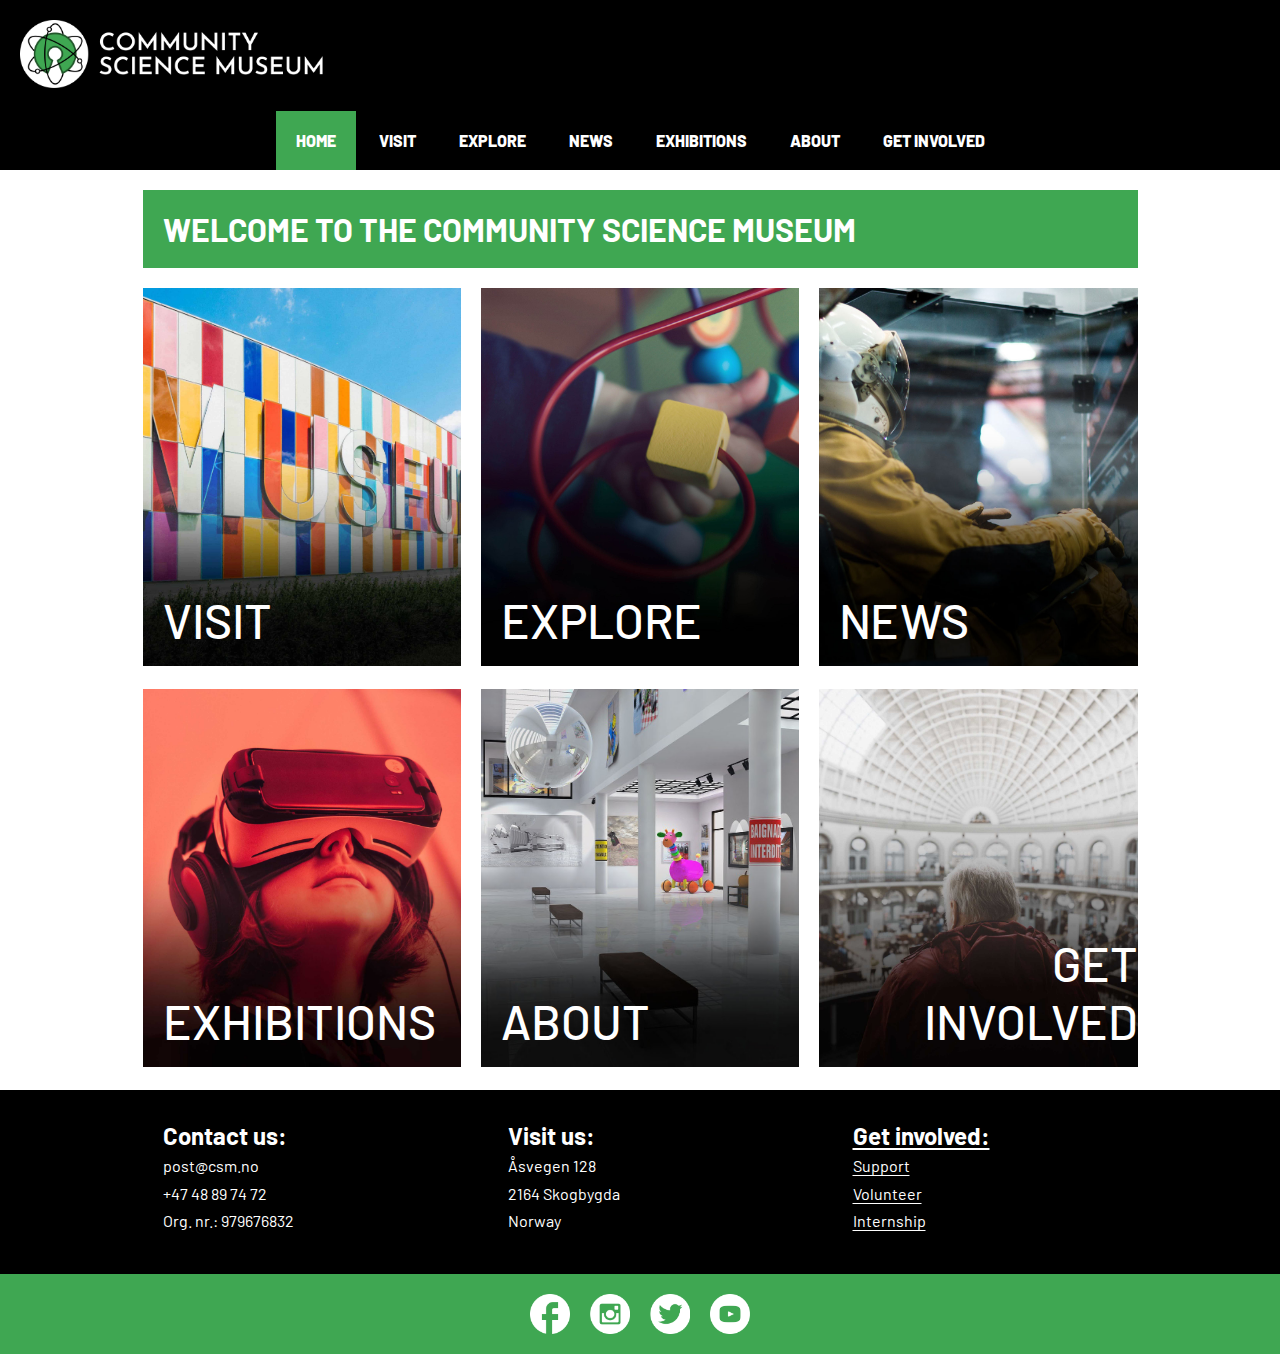
==== index.html @ 51328865 "Adde get involved" ====
<!DOCTYPE html>
<html lang="en">
  <head>
    <meta charset="UTF-8" />
    <meta http-equiv="X-UA-Compatible" content="IE=edge" />
    <meta name="viewport" content="width=device-width, initial-scale=1.0" />
    <meta
      name="description"
      content="This is the home page for The Community Science Museum"
    />
    <link href="css/styles.css" rel="stylesheet" />
    <title>Community Science Museume | Home</title>
  </head>
  <body>
    <header>
      <a href="index.html">
        <img
          src="images/CSM-logo.png"
          alt="Community Science Museum logo"
          class="logo"
        />
      </a>
      <input type="checkbox" id="menu-checkbox" />
      <label for="menu-checkbox">
        <img
          src="images/Hamburger.png"
          alt="hamburger menu"
          class="hamburger"
        />
      </label>
      <nav>
        <a href="index.html" class="current-page">HOME</a>
        <a href="visit.html">VISIT</a>
        <a href="explore.html">EXPLORE</a>
        <a href="news.html">NEWS</a>
        <a href="exhibitions.html">EXHIBITIONS</a>
        <a href="about.html">ABOUT</a>
        <a href="get_involved.html">GET INVOLVED</a>
      </nav>
    </header>

    <main class="x-container">
      <h1>WELCOME TO THE COMMUNITY SCIENCE MUSEUM</h1>
      <section class="category-wrapper">
        <section class="category-container">
          <div class="category-images">
            <a href="visit.html">
              <img
                src="images/dark-scott-webb-102825.jpg"
                alt="Visit museum"
                style="max-width: 100%"
            /></a>
          </div>
          <div class="category-text">
            <a href="visit.html" class="home-text">VISIT</a>
          </div>
        </section>
        <section class="category-container">
          <div class="category-images">
            <a href="explore.html">
              <img
                src="images/dark-markus-spiske-197281.jpg"
                alt="Explore museum"
                style="max-width: 100%"
            /></a>
          </div>
          <div class="category-text">
            <a href="explore.html" class="home-text">EXPLORE</a>
          </div>
        </section>
        <section class="category-container">
          <div class="category-images">
            <a href="news.html">
              <img
                src="images/dark-andrew-ruiz-348421.jpg"
                alt="News"
                style="max-width: 100%"
            /></a>
          </div>
          <div class="category-text">
            <a href="news.html" class="home-text">NEWS</a>
          </div>
        </section>
        <section class="category-container">
          <div class="category-images">
            <a href="exhibitions.html">
              <img
                src="images/dark-samuel-zeller-158996.jpg"
                alt="Exhibitions"
                style="max-width: 100%"
            /></a>
          </div>
          <div class="category-text">
            <a href="exhibitions.html" class="home-text">EXHIBITIONS</a>
          </div>
        </section>
        <section class="category-container">
          <div class="category-images">
            <a href="about.html">
              <img
                src="images/dark-exhibition-1863344_1920.jpg"
                alt="About"
                style="max-width: 100%"
            /></a>
          </div>
          <div class="category-text">
            <a href="about.html" class="home-text">ABOUT</a>
          </div>
        </section>
        <section class="category-container">
          <div class="category-images">
            <a href="get_involved.html">
              <img
                src="images/dark-luke-ellis-craven-400722.jpg"
                alt="Get involved"
                style="max-width: 100%"
            /></a>
          </div>
          <div class="category-text">
            <a href="get_involved.html" class="home-text">GET INVOLVED</a>
          </div>
        </section>
      </section>
    </main>
    <footer>
      <section class="footer-wrapper x-container-footer">
        <section class="footer-info">
          <h2>Contact us:</h2>
          post@csm.no <br />
          +47 48 89 74 72 <br />
          Org. nr.: 979676832
        </section>
        <section class="footer-info">
          <h2>Visit us:</h2>
          Åsvegen 128 <br />
          2164 Skogbygda <br />
          Norway <br />
        </section>
        <section class="footer-info">
          <a class="links" href="get_involved.html">
            <h2>Get involved:</h2>
            Support <br />
            Volunteer <br />
            Internship <br
          /></a>
        </section>
      </section>
      <section class="icon-wrapper">
        <img
          class="some-icons"
          src="images/facebook.png"
          alt="Link to Facebook page"
        />
        <img
          class="some-icons"
          src="images/Instagram.png"
          alt="Link to Instagram page"
        />
        <img
          class="some-icons"
          src="images/Twitter.png"
          alt="Link to Twitter page"
        />
        <img
          class="some-icons"
          src="images/Youtube.png"
          alt="Link to Youtube page"
        />
      </section>
    </footer>
  </body>
</html>
---- css/styles.css ----
@import url('https://fonts.googleapis.com/css2?family=Barlow:ital,wght@0,100;0,200;0,300;0,400;0,500;0,600;0,700;0,800;0,900;1,100;1,200;1,300;1,400;1,500;1,600;1,700;1,800;1,900&display=swap');

* {
    padding: 0;
    margin: 0;
    box-sizing: border-box;
}

html, body {
    font-family: "Barlow", Verdana, Geneva, Tahoma, sans-serif;
    width: 100%;
}

header {
    background-color: black;
    position: relative;

}

.logo {
    width: 350px;
    padding: 20px 20px 10px 20px;
    margin-bottom: 10px;
}

.x-container {
    width: 100%;
    max-width: 115ch;
    margin: 0 auto;
    padding: 20px;
    flex: 1;
}

.x-container-footer {
    width: 100%;
    max-width: 115ch;
    margin: 0 auto;
    flex: 1;
}

nav, 
#menu-checkbox {
    display: none;
}

#menu-checkbox:checked ~ nav {
    display: block;
}

.hamburger {
    float: right;
    width: 50px;
    padding-top: 55px;
    padding-right: 20px;
}

nav a {
    display: block;
    color: white;
    font-weight: 800;
    background-color: #3FA752;
    padding: 10px 20px;
    text-decoration: none;
}

main {
    margin: 20px;
}

h1 {
    font-weight: 700;
    font-display: capitalize;
    color: white;
    background-color: #3FA752;
    padding: 20px;
}

h2 {
    font-weight: 700;
    font-size: 1.5rem;
    line-height: 2rem;
    color: white
}

h3 {
    font-weight: 500;
    font-size: 2rem;
    line-height: 2rem;
    color: black; 
}

h4 {
    font-weight: 800;
    color: #3FA752;
    font-size: 1.5rem;
}

p {
    font-weight: 500;
    font-size: 1rem;
    line-height: 1.5rem;
    color: black; 
}

.bold {
    font-weight: 700;
}

nav :hover {
    text-decoration: underline;
    text-underline-offset: 5px;
}

.current-page {
    background-color: #3FA752;
    padding: 20px;
}

.cta-green {
    background-color: #3FA752;
    font-size: 1.2rem;
    font-weight: 800;
    text-decoration-line: none;
    text-align: center;
    color: white;
    text-transform: uppercase;
    padding: 10px 40px;
    margin-top: 30px;
  }

.float-end {
    display: flex;
    align-items: flex-end;
    padding-left: 20px;
    margin-bottom: 20px;
  }

.float-end-news {
    display: flex;
    align-items: flex-end;
}

.float-end-involved {
    display: flex;
    align-items: flex-end;
}

.category-container {
    display: flex;
    position: relative;
    text-align: end;
}

.category-images {
    display: flex;
    object-fit: cover;
    margin-top: 20px;
}

.category-text {
    color: white;
    font-weight: 500;
    font-size: 3rem;
    bottom: 20px;
    left: 20px;
    position: absolute;
}

.home-text {
    text-decoration: none;
    color: white;
}

.page-image {
    display: flex;
    flex-direction: column;
    max-width: 100%;
    position: relative;
    padding: 20px 0px;
}

.visit-background {
    background-color: #3FA752;
    padding-top: 20px;
}

.visit-text {
    line-height: 1.5rem;
    color: white;
    padding: 30px;
}

.hours-text {
    line-height: 2rem;
    font-size: 1.2rem;
}

.explore-wrapper {
    display: grid;
    padding-top: 20px;
    grid-template-rows: 1fr;
}

.explore-container {
    display: grid;
    border: 2px solid #D7D8D9;
    grid-template-columns: 1fr;
    grid-auto-rows: 1fr;
}

.explore-images {
    display:flex; 
    margin: auto;
}

.explore-box {
    display: flex;
    flex-direction: column;
    background-color: #D7D8D9;
    height: 150px;
    margin-bottom: 20px;
}

.explore-text {
color: black;
font-size: 1.7em;
font-weight: 500;
padding: 20px
}

.explore-background {
    background-color: #D7D8D9;
    padding-top: 20px;
}

.explore-kids-text {
    line-height: 1.5rem;
    color:black;
    padding: 30px;
}

.exhibition-box {
    display: grid;
    grid-template-rows: auto auto;
    background-color: #D7D8D9;
    height: 300px;
    margin-bottom: 20px;  
}

.exhibition-image {
    max-width: 100%  
}

.exhibition-text {
    padding: 20px 20px 0px 20px;
}

.exhibitions-container {
    display: grid;
    grid-template-columns: 1fr;
    grid-auto-rows: 1fr 1fr;
}

.involved-container {
    display: grid;
    flex-direction: column;
    grid-template-columns: 2fr 1fr;
    grid-auto-rows: 3;
}

.involved-box {
    display: grid;
    grid-template-rows: auto auto;
    background-color: #D7D8D9;
    height: 580px;
    padding: 20px;
    margin-top: 20px;
}

.involved-images-1 {
    background-image: url("../images/small-luke-ellis-craven-400722.jpg");
    background-size: cover;
    background-repeat: no-repeat;
    margin-top: 20px;
}

.involved-images-2 {
    background-image: url("../images/small-mavis-cw-164128.jpg");
    background-size: cover;
    background-repeat: no-repeat;
    margin-top: 20px;
}

.involved-images-3 {
    background-image: url("../images/small-library-1132573_1920.jpg");
    background-size: cover;
    background-repeat: no-repeat;
    margin-top: 20px;
}

.cta-contact {
    background-color: #3FA752;
    font-size: 1rem;
    font-weight: 800;
    text-decoration-line: none;
    text-align: center;
    color: white;
    text-transform: uppercase;
    padding: 10px 30px;
    margin-top: 20px;
}

  .cta-back {
    background-color:white;
    font-size: 1rem;
    font-weight: 800;
    text-decoration-line: none;
    text-align: center;
    color: #3FA752;
    text-transform: uppercase;
    padding: 10px 30px;
    margin-top: 20px;
}
  
  .news-container {
    display: grid;
    flex-direction: column;
    grid-template-columns: 1fr 2fr;
    grid-auto-rows: 3;
}

.news-box {
    display: grid;
    grid-template-rows: auto auto;background-color: #D7D8D9;
    height: 530px;
    padding: 20px;
    margin-top: 20px;
}

.news-images-1 {
    background-image: url("../images/small-andrew-ruiz-348421.jpg");
    background-size: cover;
    background-repeat: no-repeat;
    margin-top: 20px;
}

.news-images-2 {
    background-image: url("../images/small-roberto-nickson-396152.jpg");
    background-size: cover;
    background-repeat: no-repeat;
    margin-top: 20px;
}

.news-images-3 {
    background-image: url("../images/small-scientific-2040795_1280.jpg");
    background-size: cover;
    background-repeat: no-repeat;
    margin-top: 20px;
}

.back-button {
    padding-top: 30px;
}

footer {
    background-color: black;
    color: white;
}

.footer-info {
    display: grid;
    padding: 30px 20px 40px 40px;
    font-family: 'Barlow' Verdana, Geneva, Tahoma, sans-serif;
    font-weight: 400;
    line-height: 1.7rem;
    font-size: 1rem;
}

.links {
    text-decoration: underline;
    text-underline-offset: 3px;
    font-style: normal;
    color: white;
}

.icon-wrapper {
    background-color: #3FA752;
    display: flex;
    align-items: center;
    justify-content: center;
    padding: 10px 5px;
}
.some-icons {
    max-width: 40px;
    margin: 10px;
}

@media (min-width: 700px) and (max-width: 1199px){
    nav {
     display: block;
     position: static;
     text-align: center;
    }
    
    .hamburger {
        display: none;
    }

     nav a {
       display: inline-block; 
       background-color: black;
    }
    .category-wrapper {
        display: grid;
        column-gap: 20px; 
        grid-template-columns: 1fr 1fr ;
        grid-template-rows: 1fr 1fr 1fr;  
    } 
     
    .footer-wrapper {
        display: grid;
        grid-template-columns: 1fr 1fr 1fr;
        grid-template-rows: 1fr;
     }

    .visit-text {
        display: grid;
        grid-template-columns: 1fr 1fr;
        grid-template-rows: 1fr;
        column-gap: 20px;
        padding: 50px;
    }

    .exhibition-box {
        height: 350px; 
    }

    .explore-wrapper {
        grid-template-columns: 1fr 1fr;
        column-gap: 20px;
    }

    .involved-box {
        height: 410px;
    }

    .involved-images-1 {
        background-image: url("../images/large-luke-ellis-craven-400722.jpg");
    }

    .involved-images-2 {
        background-image: url("../images/large-mavis-cw-164128.jpg");
    }

    .involved-images-3 {
        background-image: url("../images/large-library-1132573_1920.jpg");
    }
    
    .news-box {
        height: 330px;
    }    
}


@media (min-width: 900px) and (max-width: 1199px){
    
    .explore-wrapper {
        grid-template-columns: 1fr 1fr 1fr;
        column-gap: 20px;
    }
        
    .exhibition-box {
        height: 370px; 
    }

    .explore-kids-text {
        padding: 50px 70px;
    }

    .involved-box {
        height: 350px;
    }
    
    .involved-images-1 {
        background-image: url("../images/large-luke-ellis-craven-400722.jpg");
    }
        
    .involved-images-2 {
        background-image: url("../images/large-mavis-cw-164128.jpg");
    }
    
    .involved-images-3 {
        background-image: url("../images/large-library-1132573_1920.jpg");
    }
        
    .news-container {
        grid-template-columns: 2fr 1fr;
    }
        
    .news-images-1 {
        background-image: url("../images/large-andrew-ruiz-348421.jpg");
    }
    
    .news-images-2 {
        background-image: url("../images/large-roberto-nickson-396152.jpg");
    }
        
    .news-images-3 {
        background-image: url("../images/large-scientific-2040795_1280.jpg");
    }
    
    .news-box {
        height: 480px;
    }
}


@media (min-width: 1200px) {
    
    nav {
        display: block;
        position: static;
        text-align: center;
    }
       
    .hamburger {
       display: none;
    }
   
    nav a {
      display: inline-block; 
      background-color: black;
    }
        
    .category-wrapper {
        display: grid;
        column-gap: 20px;
        grid-template-columns: 1fr 1fr 1fr ;
        grid-template-rows: 1fr 1fr;  
    } 
    
    .footer-wrapper {
        display:grid;
        grid-template-columns: 1fr 1fr 1fr;
        grid-template-rows: 1fr;
    }

    .explore-wrapper {
        grid-template-columns: 1fr 1fr 1fr;
        column-gap: 20px;
    }

    .exhibition-box {
        height: 350px; 
    }

    .visit-text {
        display: grid;
        grid-template-columns: 1fr 1fr;
        column-gap: 20px;
        padding: 50px;
    }
    
    .explore-kids-text {
        padding: 70px 100px;
    }

    .involved-box {
        height: 350px;
    }
    
    .involved-images-1 {
        background-image: url("../images/large-luke-ellis-craven-400722.jpg");
    }

    .involved-images-2 {
        background-image: url("../images/large-mavis-cw-164128.jpg");
    }
    
    .involved-images-3 {
        background-image: url("../images/large-library-1132573_1920.jpg");
    }
        
    .news-container {
        grid-template-columns: 2fr 1fr;
    }
        
    .news-images-1 {
        background-image: url("../images/large-andrew-ruiz-348421.jpg");
    }
    
    .news-images-2 {
        background-image: url("../images/large-roberto-nickson-396152.jpg");
    }
        
    .news-images-3 {
        background-image: url("../images/large-scientific-2040795_1280.jpg");
    }
        
    .news-box {
        height: 400px;
    }
}
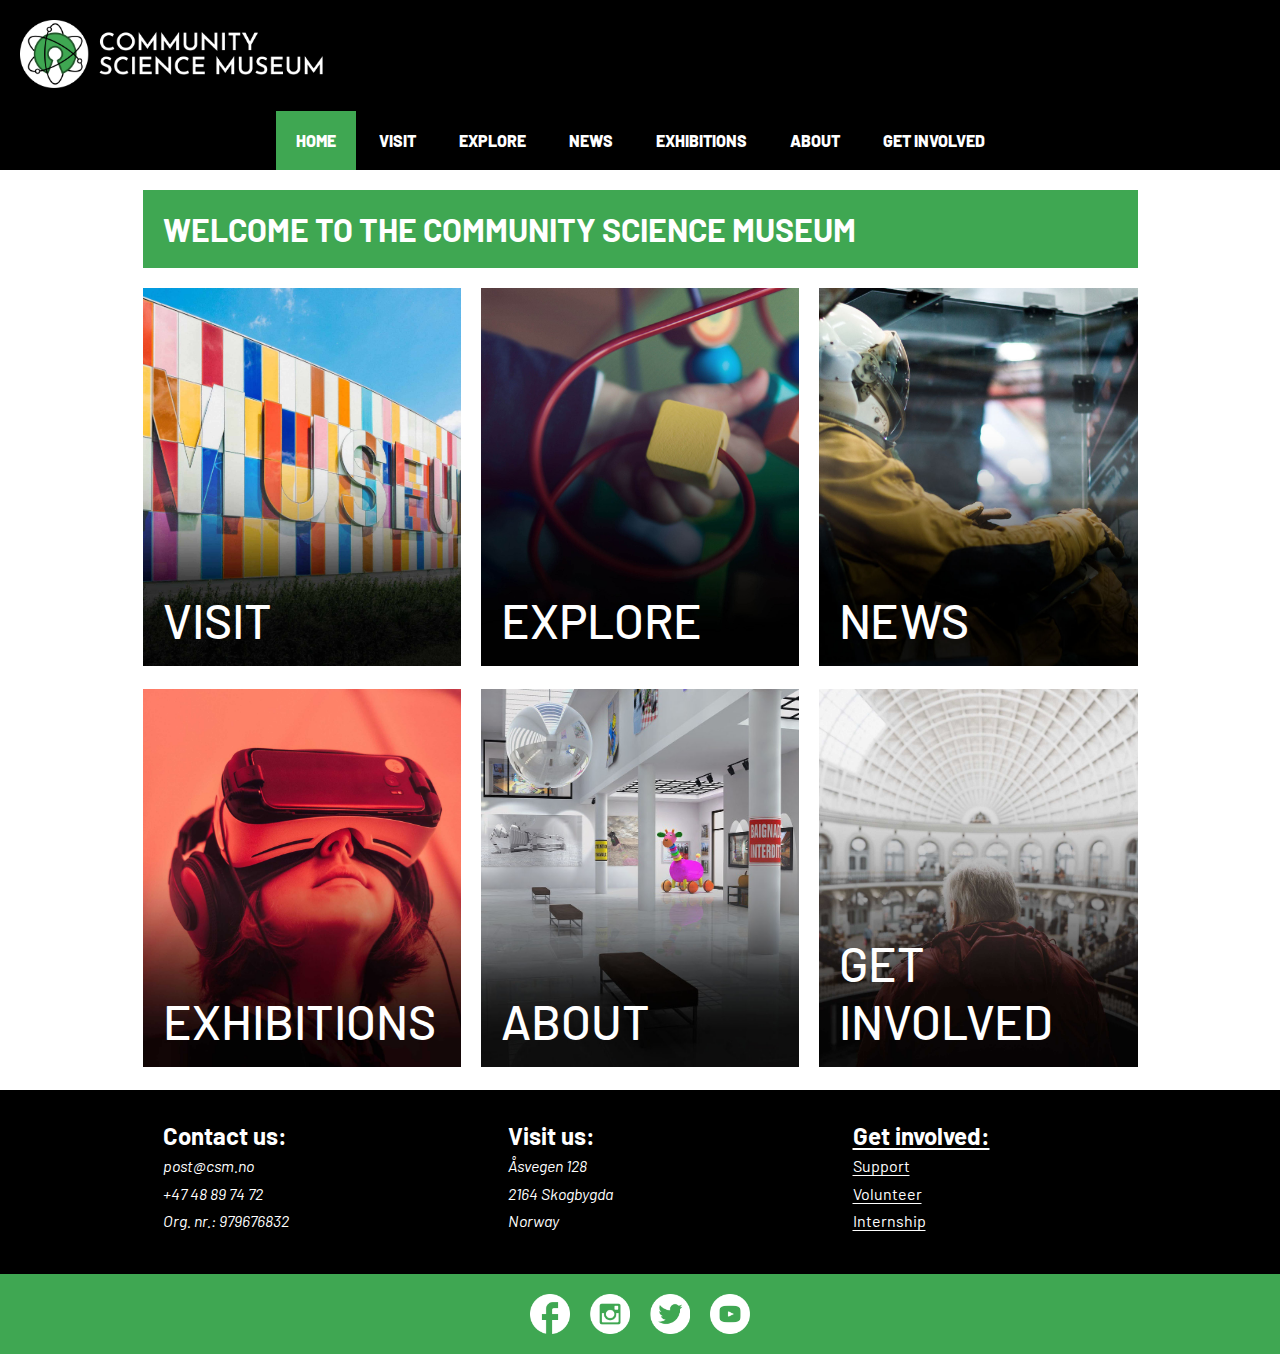
==== commit 4dcffa4a: "Table" ====
--- a/index.html
+++ b/index.html
@@ -124,17 +124,17 @@
     </main>
     <footer>
       <section class="footer-wrapper x-container-footer">
-        <section class="footer-info">
+         <section class="footer-info">
           <h2>Contact us:</h2>
-          post@csm.no <br />
-          +47 48 89 74 72 <br />
-          Org. nr.: 979676832
+          <address>post@csm.no <br />
+            +47 48 89 74 72 <br />
+            Org. nr.: 979676832</address>
         </section>
         <section class="footer-info">
           <h2>Visit us:</h2>
-          Åsvegen 128 <br />
-          2164 Skogbygda <br />
-          Norway <br />
+          <address>Åsvegen 128 <br />
+            2164 Skogbygda <br />
+            Norway <br /></address>
         </section>
         <section class="footer-info">
           <a class="links" href="get_involved.html">
--- a/css/styles.css
+++ b/css/styles.css
@@ -14,7 +14,6 @@
 header {
     background-color: black;
     position: relative;
-
 }
 
 .logo {
@@ -54,6 +53,12 @@
     padding-right: 20px;
 }
 
+nav {
+min-height: 100vh;
+background-color: #3FA752;
+font-size: 3rem;
+}
+
 nav a {
     display: block;
     color: white;
@@ -86,7 +91,8 @@
     font-weight: 500;
     font-size: 2rem;
     line-height: 2rem;
-    color: black; 
+    color: black;
+    margin-bottom: 2rem; 
 }
 
 h4 {
@@ -100,6 +106,7 @@
     font-size: 1rem;
     line-height: 1.5rem;
     color: black; 
+    margin-bottom: 2rem;
 }
 
 .bold {
@@ -164,6 +171,7 @@
     bottom: 20px;
     left: 20px;
     position: absolute;
+    text-align: left;
 }
 
 .home-text {
@@ -188,6 +196,25 @@
     line-height: 1.5rem;
     color: white;
     padding: 30px;
+}
+
+table {
+color: black;
+width: 100%;
+max-width: 100%;
+margin-bottom: 2rem;
+border-spacing: 0px;
+}
+
+
+td {
+    font-weight: 800;
+    border-bottom: 1px solid;
+    line-height: 2rem;
+}
+
+td:nth-child(2) { 
+    text-align: right; 
 }
 
 .hours-text {
@@ -395,21 +422,9 @@
     margin: 10px;
 }
 
+
 @media (min-width: 700px) and (max-width: 1199px){
-    nav {
-     display: block;
-     position: static;
-     text-align: center;
-    }
-    
-    .hamburger {
-        display: none;
-    }
-
-     nav a {
-       display: inline-block; 
-       background-color: black;
-    }
+    
     .category-wrapper {
         display: grid;
         column-gap: 20px; 
@@ -514,23 +529,28 @@
     }
 }
 
-
-@media (min-width: 1200px) {
+@media (min-width: 900px) {
     
     nav {
         display: block;
         position: static;
         text-align: center;
-    }
+        min-height: unset;
+        background-color: black;
+        font-size: unset;
+       }
        
     .hamburger {
-       display: none;
+        display: none;
     }
    
     nav a {
-      display: inline-block; 
-      background-color: black;
-    }
+        display: inline-block; 
+        background-color: black;
+       }
+}
+
+@media (min-width: 1200px) {
         
     .category-wrapper {
         display: grid;
@@ -588,7 +608,7 @@
     .news-images-1 {
         background-image: url("../images/large-andrew-ruiz-348421.jpg");
     }
-    
+
     .news-images-2 {
         background-image: url("../images/large-roberto-nickson-396152.jpg");
     }
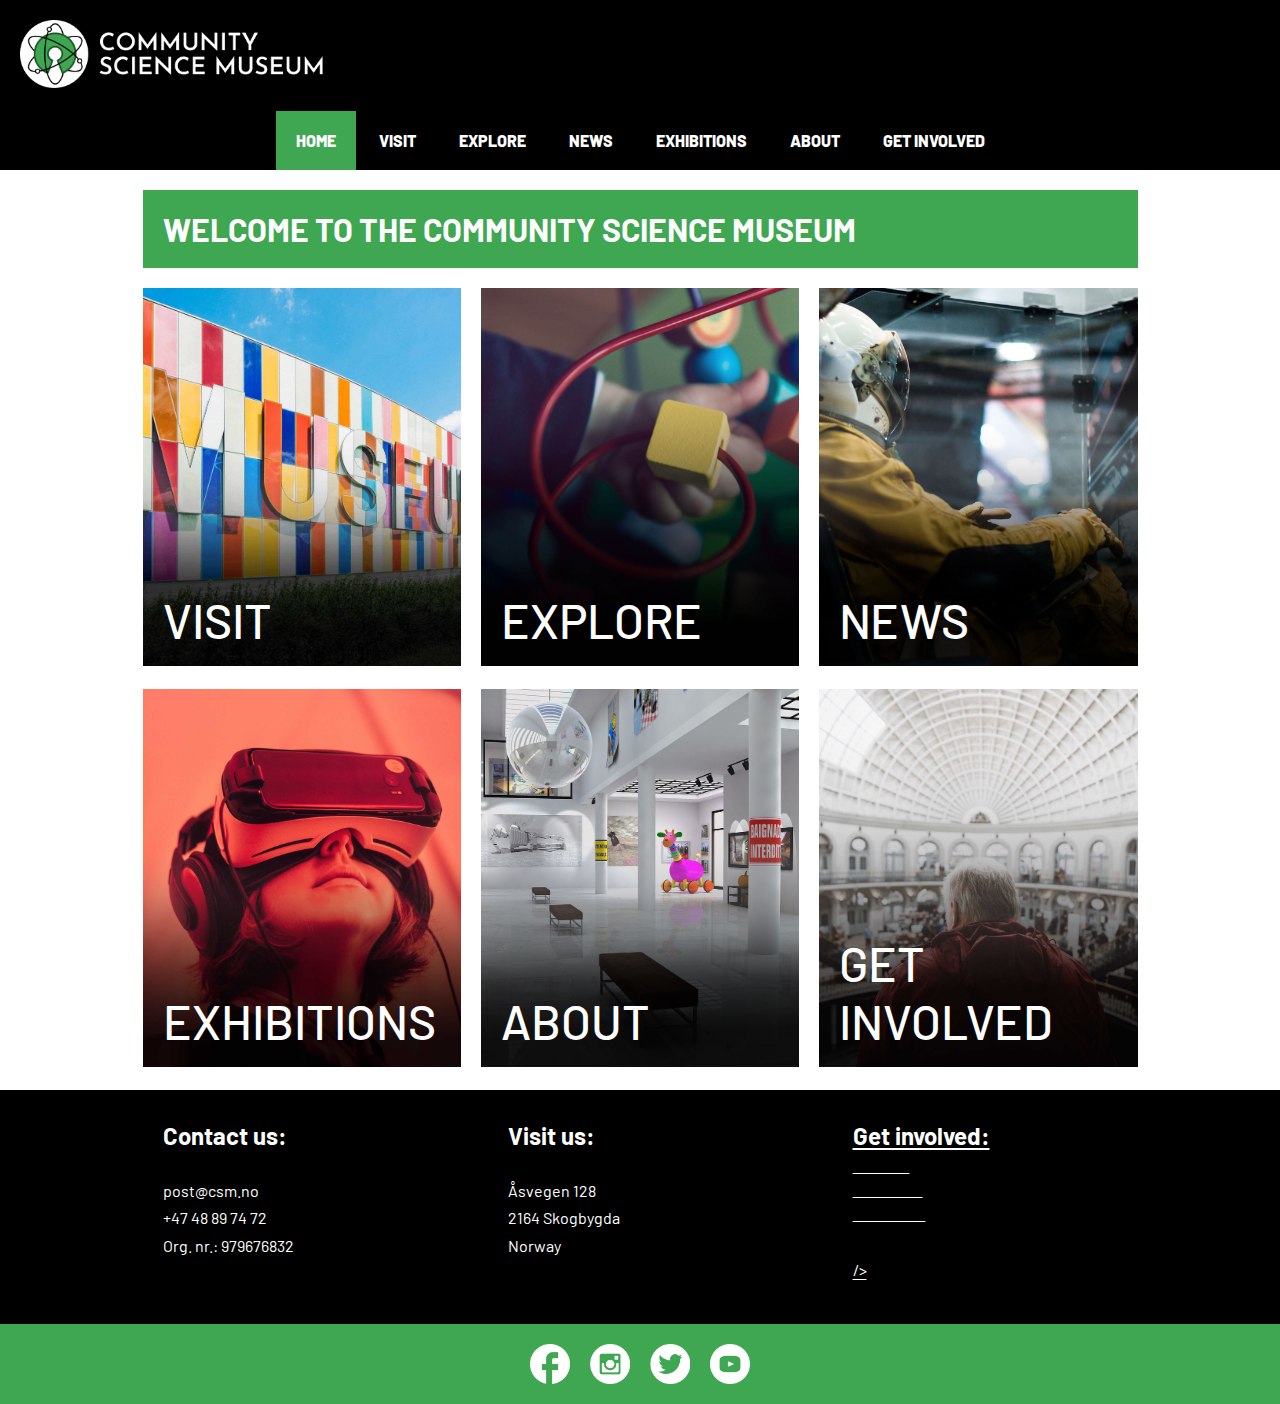
==== commit ef67fcb2: "footer" ====
--- a/index.html
+++ b/index.html
@@ -139,9 +139,9 @@
         <section class="footer-info">
           <a class="links" href="get_involved.html">
             <h2>Get involved:</h2>
-            Support <br />
+            <p> Support <br />
             Volunteer <br />
-            Internship <br
+            Internship </p>
           /></a>
         </section>
       </section>
--- a/css/styles.css
+++ b/css/styles.css
@@ -92,13 +92,14 @@
     font-size: 2rem;
     line-height: 2rem;
     color: black;
-    margin-bottom: 2rem; 
+    margin-bottom: 0.7rem; 
 }
 
 h4 {
     font-weight: 800;
     color: #3FA752;
     font-size: 1.5rem;
+    margin-bottom: 0.7rem; 
 }
 
 p {
@@ -113,6 +114,10 @@
     font-weight: 700;
 }
 
+.white-text {
+    color: white;
+}
+
 nav :hover {
     text-decoration: underline;
     text-underline-offset: 5px;
@@ -199,7 +204,7 @@
 }
 
 table {
-color: black;
+color: white;
 width: 100%;
 max-width: 100%;
 margin-bottom: 2rem;
@@ -270,7 +275,7 @@
     display: grid;
     grid-template-rows: auto auto;
     background-color: #D7D8D9;
-    height: 300px;
+    height: 340px;
     margin-bottom: 20px;  
 }
 
@@ -299,7 +304,7 @@
     display: grid;
     grid-template-rows: auto auto;
     background-color: #D7D8D9;
-    height: 580px;
+    height: 640px;
     padding: 20px;
     margin-top: 20px;
 }
@@ -334,7 +339,6 @@
     color: white;
     text-transform: uppercase;
     padding: 10px 30px;
-    margin-top: 20px;
 }
 
   .cta-back {
@@ -347,9 +351,9 @@
     text-transform: uppercase;
     padding: 10px 30px;
     margin-top: 20px;
-}
-  
-  .news-container {
+} 
+
+.news-container {
     display: grid;
     flex-direction: column;
     grid-template-columns: 1fr 2fr;
@@ -359,7 +363,7 @@
 .news-box {
     display: grid;
     grid-template-rows: auto auto;background-color: #D7D8D9;
-    height: 530px;
+    height: 560px;
     padding: 20px;
     margin-top: 20px;
 }
@@ -401,13 +405,18 @@
     font-weight: 400;
     line-height: 1.7rem;
     font-size: 1rem;
+    font-style: normal;
 }
 
 .links {
     text-decoration: underline;
     text-underline-offset: 3px;
-    font-style: normal;
-    color: white;
+    font-style: none;
+    color: white;
+}
+
+address {
+    font-style: unset;
 }
 
 .icon-wrapper {
@@ -447,7 +456,7 @@
     }
 
     .exhibition-box {
-        height: 350px; 
+        height: 390px; 
     }
 
     .explore-wrapper {
@@ -456,7 +465,7 @@
     }
 
     .involved-box {
-        height: 410px;
+        height: 450px;
     }
 
     .involved-images-1 {
@@ -472,7 +481,7 @@
     }
     
     .news-box {
-        height: 330px;
+        height: 375px;
     }    
 }
 
@@ -485,7 +494,7 @@
     }
         
     .exhibition-box {
-        height: 370px; 
+        height: 415px; 
     }
 
     .explore-kids-text {
@@ -493,7 +502,7 @@
     }
 
     .involved-box {
-        height: 350px;
+        height: 400px;
     }
     
     .involved-images-1 {
@@ -525,7 +534,7 @@
     }
     
     .news-box {
-        height: 480px;
+        height: 525px;
     }
 }
 
@@ -571,7 +580,7 @@
     }
 
     .exhibition-box {
-        height: 350px; 
+        height: 380px; 
     }
 
     .visit-text {
@@ -586,7 +595,7 @@
     }
 
     .involved-box {
-        height: 350px;
+        height: 380px;
     }
     
     .involved-images-1 {
@@ -618,6 +627,6 @@
     }
         
     .news-box {
-        height: 400px;
-    }
-}
+        height: 430px;
+    }
+}
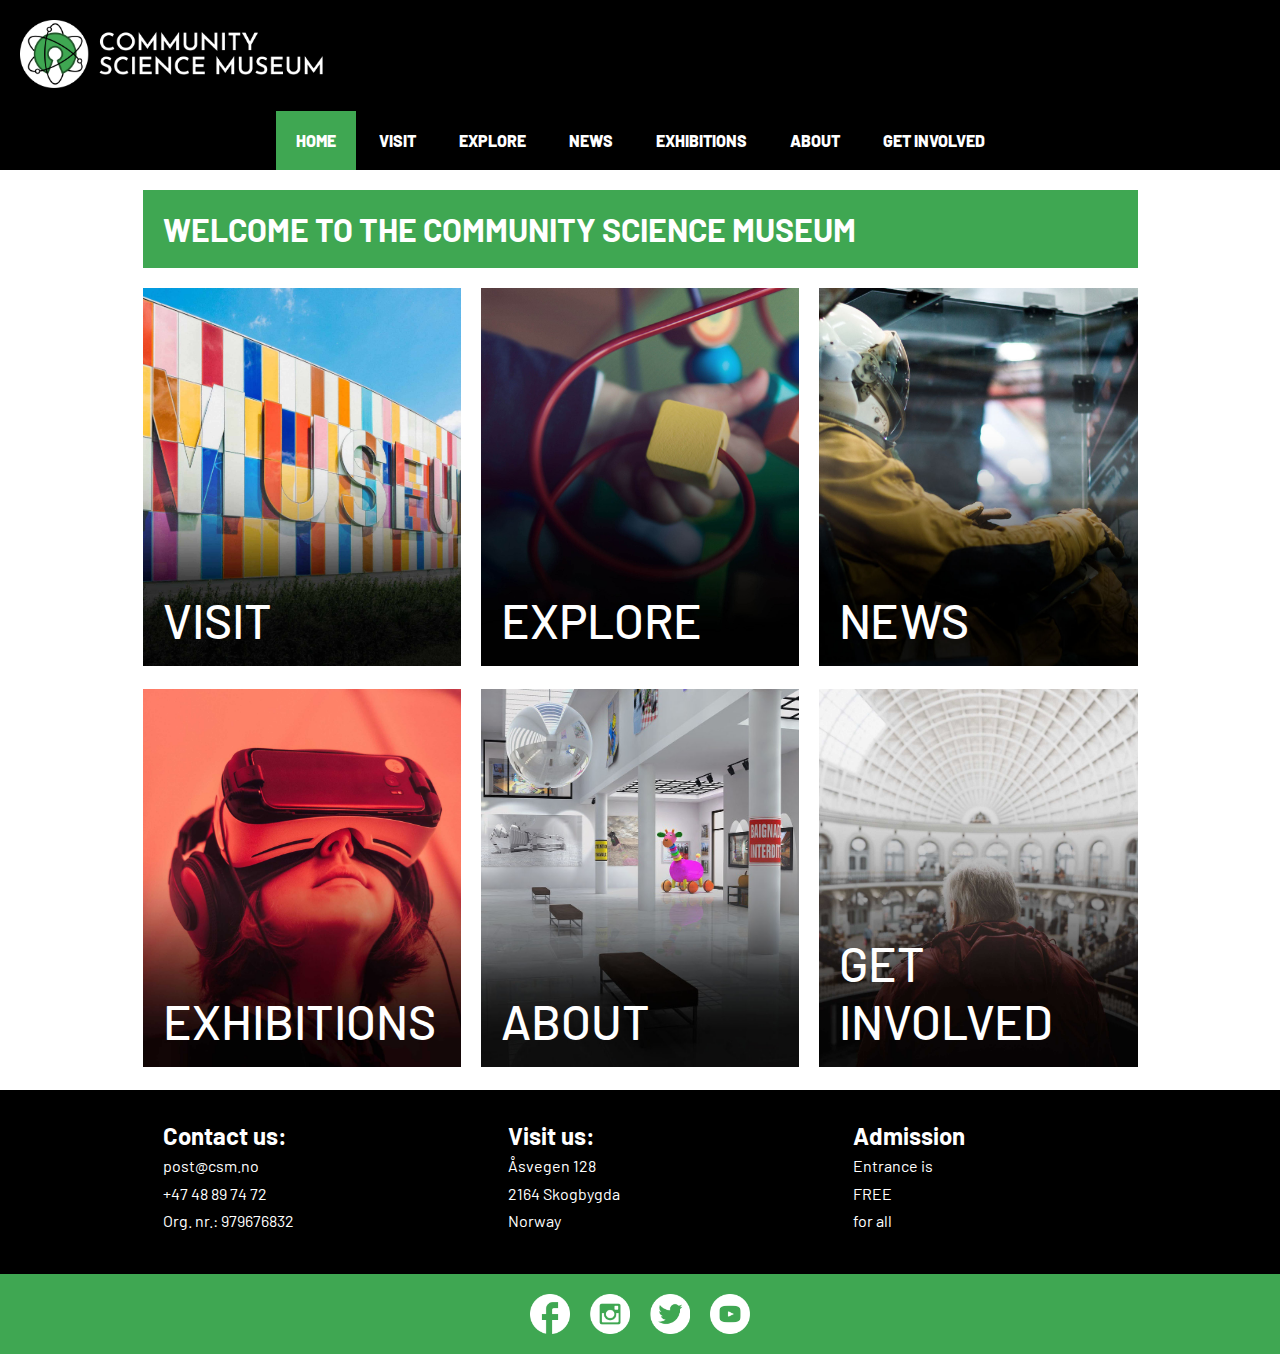
==== commit 773ab1b6: "Adjusted footer" ====
--- a/index.html
+++ b/index.html
@@ -137,12 +137,10 @@
             Norway <br /></address>
         </section>
         <section class="footer-info">
-          <a class="links" href="get_involved.html">
-            <h2>Get involved:</h2>
-            <p> Support <br />
-            Volunteer <br />
-            Internship </p>
-          /></a>
+            <h2>Admission</h2>
+            <address>Entrance is <br> 
+              FREE  <br>
+              for all</address>
         </section>
       </section>
       <section class="icon-wrapper">
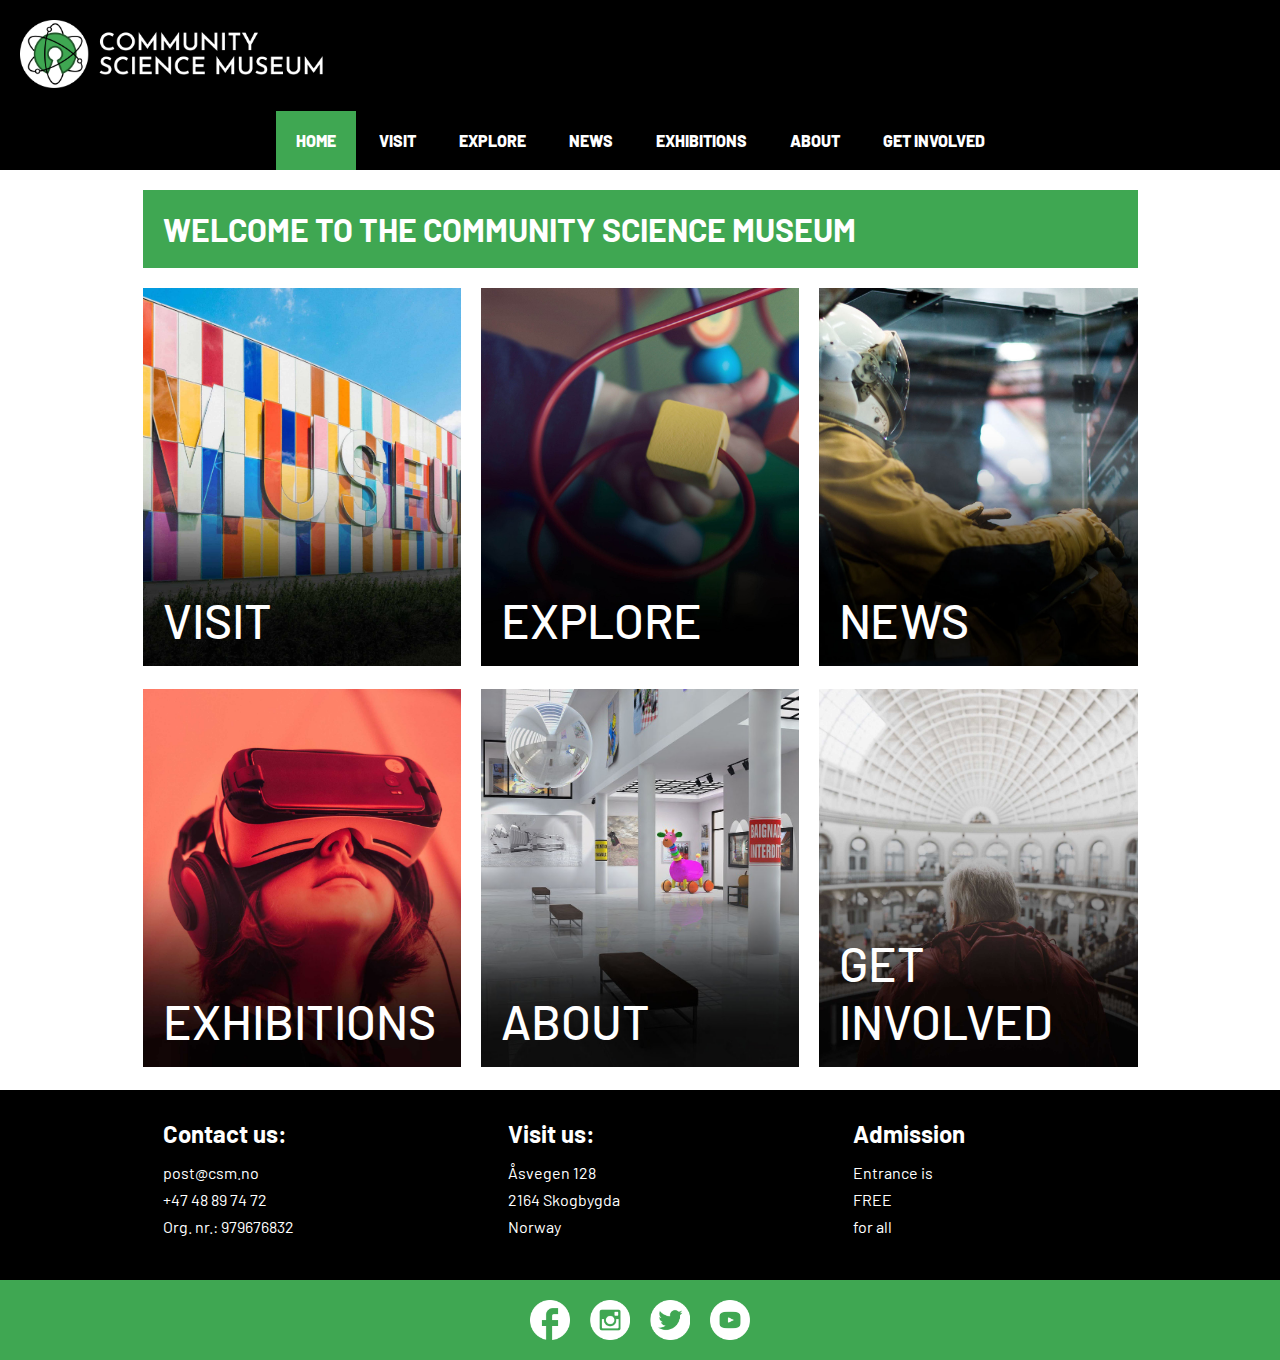
==== commit 3e083d15: "h4 adjustment footer" ====
--- a/index.html
+++ b/index.html
@@ -124,24 +124,24 @@
     </main>
     <footer>
       <section class="footer-wrapper x-container-footer">
-         <section class="footer-info">
-          <h2>Contact us:</h2>
+        <section class="footer-info">
+          <h4>Contact us:</h4>
           <address>post@csm.no <br />
             +47 48 89 74 72 <br />
             Org. nr.: 979676832</address>
         </section>
         <section class="footer-info">
-          <h2>Visit us:</h2>
+          <h4>Visit us:</h4>
           <address>Åsvegen 128 <br />
             2164 Skogbygda <br />
             Norway <br /></address>
         </section>
         <section class="footer-info">
-            <h2>Admission</h2>
-            <address>Entrance is <br> 
-              FREE  <br>
-              for all</address>
-        </section>
+          <h4>Admission</h4>
+          <address>Entrance is <br> 
+            FREE  <br>
+            for all</address>
+      </section>
       </section>
       <section class="icon-wrapper">
         <img
--- a/css/styles.css
+++ b/css/styles.css
@@ -84,7 +84,8 @@
     font-weight: 700;
     font-size: 1.5rem;
     line-height: 2rem;
-    color: white
+    margin-bottom: 0.7rem; 
+    color: black;
 }
 
 h3 {
@@ -96,8 +97,8 @@
 }
 
 h4 {
-    font-weight: 800;
-    color: #3FA752;
+    font-weight: 700;
+    color: white;
     font-size: 1.5rem;
     margin-bottom: 0.7rem; 
 }
@@ -204,14 +205,13 @@
 }
 
 table {
-color: white;
+color: black;
 width: 100%;
 max-width: 100%;
 margin-bottom: 2rem;
 border-spacing: 0px;
 }
 
-
 td {
     font-weight: 800;
     border-bottom: 1px solid;
@@ -235,7 +235,7 @@
 
 .explore-container {
     display: grid;
-    border: 2px solid #D7D8D9;
+    border: 2px solid black;
     grid-template-columns: 1fr;
     grid-auto-rows: 1fr;
 }
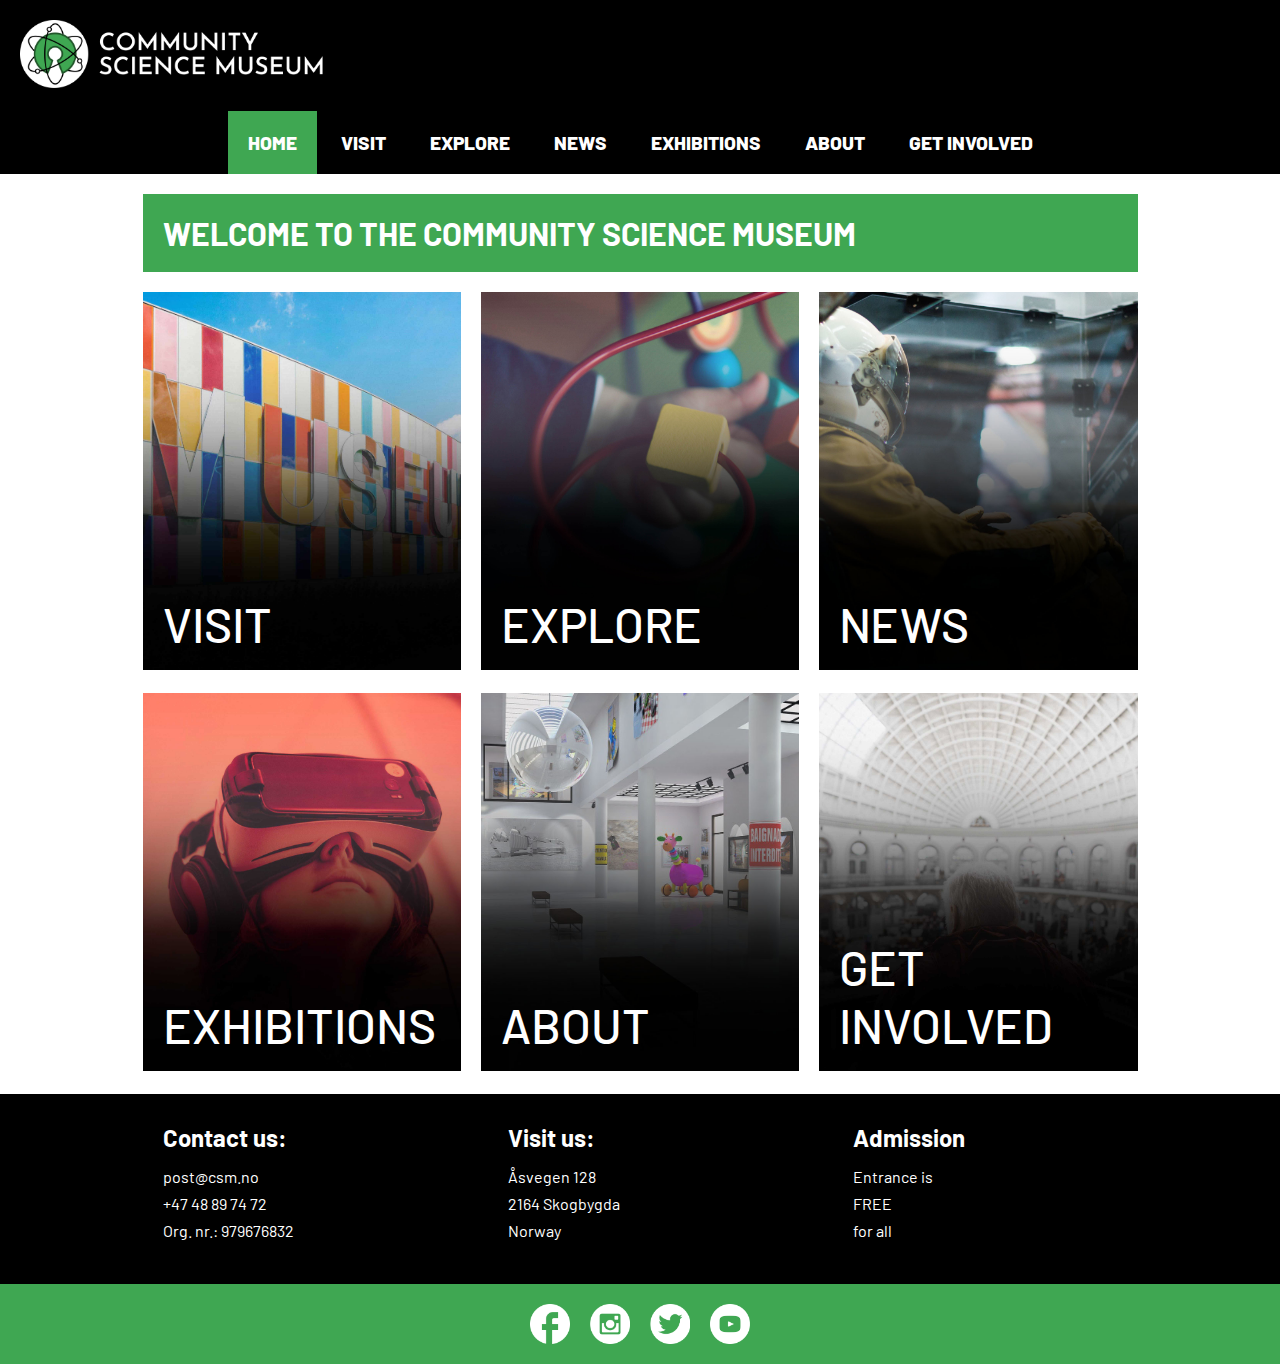
==== commit c443c9ad: "Bugfixing" ====
--- a/index.html
+++ b/index.html
@@ -1,14 +1,13 @@
 <!DOCTYPE html>
 <html lang="en">
   <head>
-    <meta charset="UTF-8" />
-    <meta http-equiv="X-UA-Compatible" content="IE=edge" />
-    <meta name="viewport" content="width=device-width, initial-scale=1.0" />
+    <meta charset="UTF-8">
+    <meta http-equiv="X-UA-Compatible" content="IE=edge">
+    <meta name="viewport" content="width=device-width, initial-scale=1.0">
     <meta
       name="description"
-      content="This is the home page for The Community Science Museum"
-    />
-    <link href="css/styles.css" rel="stylesheet" />
+      content="This is the home page for The Community Science Museum">
+    <link href="css/styles.css" rel="stylesheet">
     <title>Community Science Museume | Home</title>
   </head>
   <body>
@@ -17,16 +16,14 @@
         <img
           src="images/CSM-logo.png"
           alt="Community Science Museum logo"
-          class="logo"
-        />
+          class="logo">
       </a>
-      <input type="checkbox" id="menu-checkbox" />
+      <input type="checkbox" id="menu-checkbox">
       <label for="menu-checkbox">
         <img
           src="images/Hamburger.png"
           alt="hamburger menu"
-          class="hamburger"
-        />
+          class="hamburger">
       </label>
       <nav>
         <a href="index.html" class="current-page">HOME</a>
@@ -48,8 +45,7 @@
               <img
                 src="images/dark-scott-webb-102825.jpg"
                 alt="Visit museum"
-                style="max-width: 100%"
-            /></a>
+                style="max-width: 100%"></a>
           </div>
           <div class="category-text">
             <a href="visit.html" class="home-text">VISIT</a>
@@ -61,8 +57,7 @@
               <img
                 src="images/dark-markus-spiske-197281.jpg"
                 alt="Explore museum"
-                style="max-width: 100%"
-            /></a>
+                style="max-width: 100%"></a>
           </div>
           <div class="category-text">
             <a href="explore.html" class="home-text">EXPLORE</a>
@@ -74,8 +69,7 @@
               <img
                 src="images/dark-andrew-ruiz-348421.jpg"
                 alt="News"
-                style="max-width: 100%"
-            /></a>
+                style="max-width: 100%"></a>
           </div>
           <div class="category-text">
             <a href="news.html" class="home-text">NEWS</a>
@@ -87,8 +81,7 @@
               <img
                 src="images/dark-samuel-zeller-158996.jpg"
                 alt="Exhibitions"
-                style="max-width: 100%"
-            /></a>
+                style="max-width: 100%"></a>
           </div>
           <div class="category-text">
             <a href="exhibitions.html" class="home-text">EXHIBITIONS</a>
@@ -100,8 +93,7 @@
               <img
                 src="images/dark-exhibition-1863344_1920.jpg"
                 alt="About"
-                style="max-width: 100%"
-            /></a>
+                style="max-width: 100%"></a>
           </div>
           <div class="category-text">
             <a href="about.html" class="home-text">ABOUT</a>
@@ -113,8 +105,7 @@
               <img
                 src="images/dark-luke-ellis-craven-400722.jpg"
                 alt="Get involved"
-                style="max-width: 100%"
-            /></a>
+                style="max-width: 100%"></a>
           </div>
           <div class="category-text">
             <a href="get_involved.html" class="home-text">GET INVOLVED</a>
@@ -126,44 +117,46 @@
       <section class="footer-wrapper x-container-footer">
         <section class="footer-info">
           <h4>Contact us:</h4>
-          <address>post@csm.no <br />
-            +47 48 89 74 72 <br />
-            Org. nr.: 979676832</address>
+          <address>
+            post@csm.no <br>
+            +47 48 89 74 72 <br>
+            Org. nr.: 979676832
+          </address>
         </section>
         <section class="footer-info">
           <h4>Visit us:</h4>
-          <address>Åsvegen 128 <br />
-            2164 Skogbygda <br />
-            Norway <br /></address>
+          <address>
+            Åsvegen 128 <br>
+            2164 Skogbygda <br>
+            Norway <br>
+          </address>
         </section>
         <section class="footer-info">
           <h4>Admission</h4>
-          <address>Entrance is <br> 
-            FREE  <br>
-            for all</address>
-      </section>
+          <address>
+            Entrance is <br>
+            FREE <br>
+            for all
+          </address>
+        </section>
       </section>
       <section class="icon-wrapper">
         <img
           class="some-icons"
           src="images/facebook.png"
-          alt="Link to Facebook page"
-        />
+          alt="Link to Facebook page">
         <img
           class="some-icons"
           src="images/Instagram.png"
-          alt="Link to Instagram page"
-        />
+          alt="Link to Instagram page">
         <img
           class="some-icons"
           src="images/Twitter.png"
-          alt="Link to Twitter page"
-        />
+          alt="Link to Twitter page">
         <img
           class="some-icons"
           src="images/Youtube.png"
-          alt="Link to Youtube page"
-        />
+          alt="Link to Youtube page">
       </section>
     </footer>
   </body>
--- a/css/styles.css
+++ b/css/styles.css
@@ -235,7 +235,7 @@
 
 .explore-container {
     display: grid;
-    border: 2px solid black;
+    border: 2px solid #D7D8D9;
     grid-template-columns: 1fr;
     grid-auto-rows: 1fr;
 }
@@ -243,6 +243,7 @@
 .explore-images {
     display:flex; 
     margin: auto;
+    max-width: 100%;
 }
 
 .explore-box {
@@ -332,7 +333,7 @@
 
 .cta-contact {
     background-color: #3FA752;
-    font-size: 1rem;
+    font-size: 1.2rem;
     font-weight: 800;
     text-decoration-line: none;
     text-align: center;
@@ -341,13 +342,13 @@
     padding: 10px 30px;
 }
 
-  .cta-back {
-    background-color:white;
-    font-size: 1rem;
+.cta-back {
+    background-color: #3FA752;
+    font-size: 1.2rem;
     font-weight: 800;
     text-decoration-line: none;
     text-align: center;
-    color: #3FA752;
+    color: white;
     text-transform: uppercase;
     padding: 10px 30px;
     margin-top: 20px;
@@ -389,9 +390,17 @@
     margin-top: 20px;
 }
 
-.back-button {
-    padding-top: 30px;
-}
+.cta-back {
+    background-color:white;
+    font-size: 1.2rem;
+    font-weight: 800;
+    text-decoration-line: none;
+    text-align: center;
+    color:#3FA752;
+    text-transform: uppercase;
+    padding: 10px 30px;
+    margin-top: 20px;
+} 
 
 footer {
     background-color: black;
@@ -546,7 +555,7 @@
         text-align: center;
         min-height: unset;
         background-color: black;
-        font-size: unset;
+        font-size: 1.2rem;
        }
        
     .hamburger {
@@ -558,6 +567,7 @@
         background-color: black;
        }
 }
+
 
 @media (min-width: 1200px) {
         
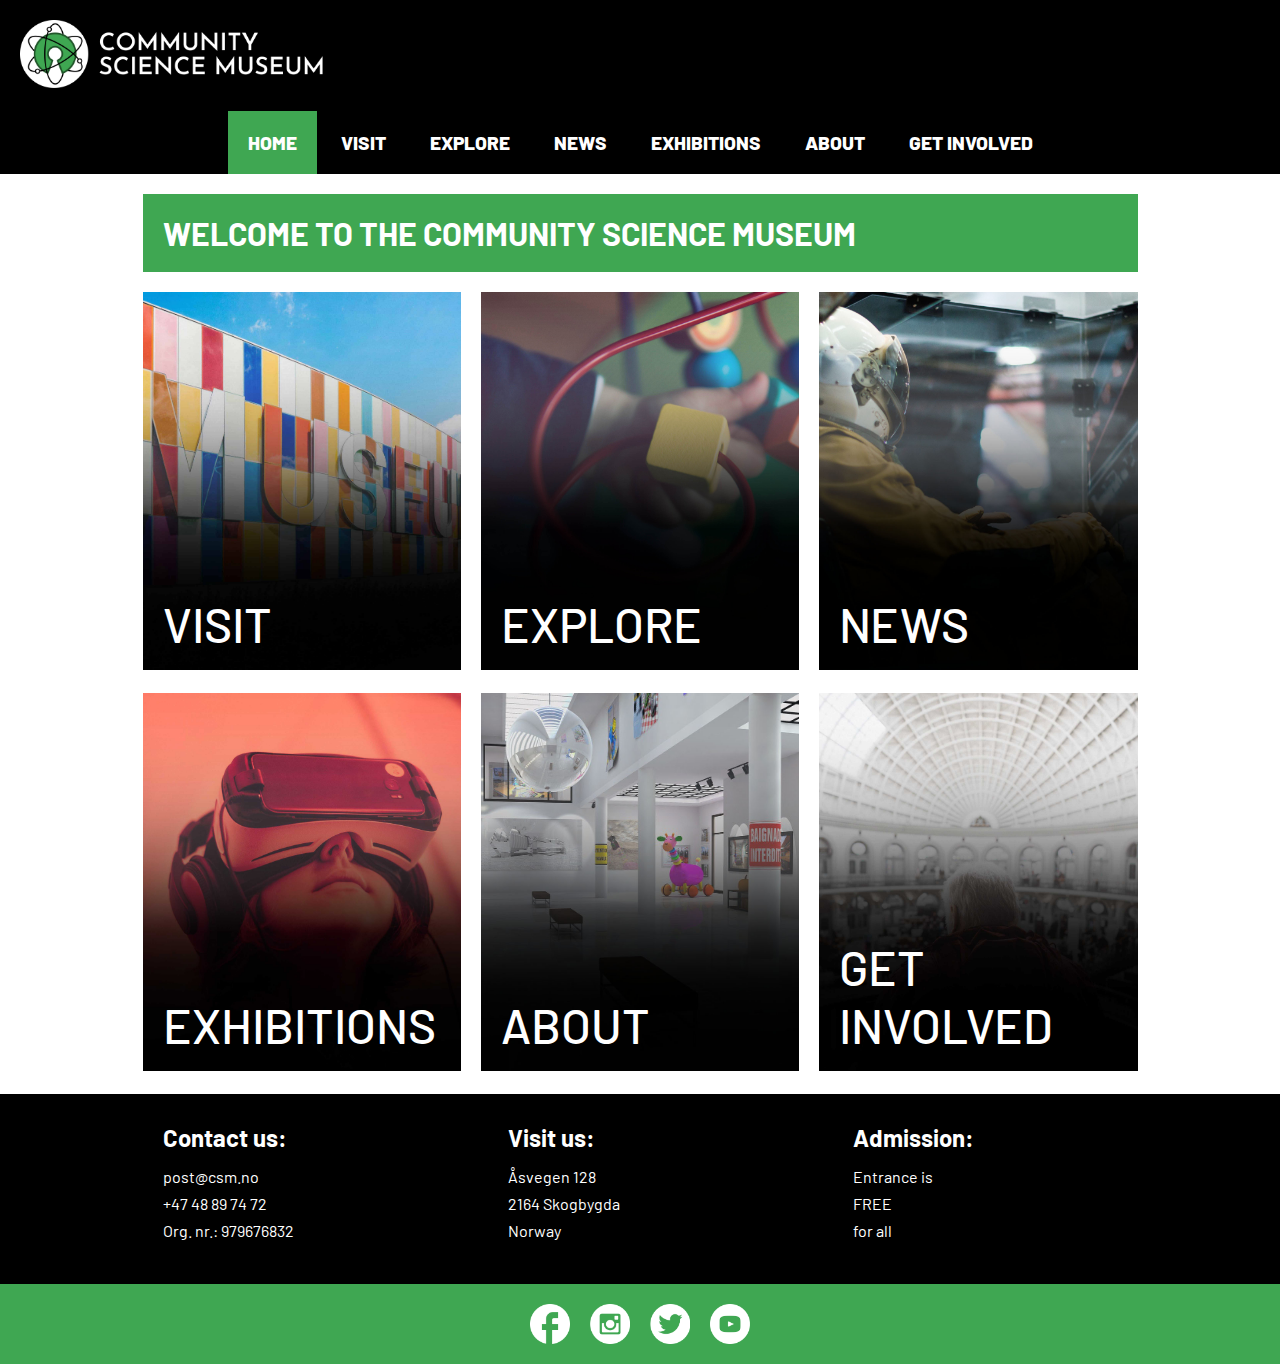
==== commit 8499e9f7: "Added colon" ====
--- a/index.html
+++ b/index.html
@@ -132,7 +132,7 @@
           </address>
         </section>
         <section class="footer-info">
-          <h4>Admission</h4>
+          <h4>Admission:</h4>
           <address>
             Entrance is <br>
             FREE <br>
